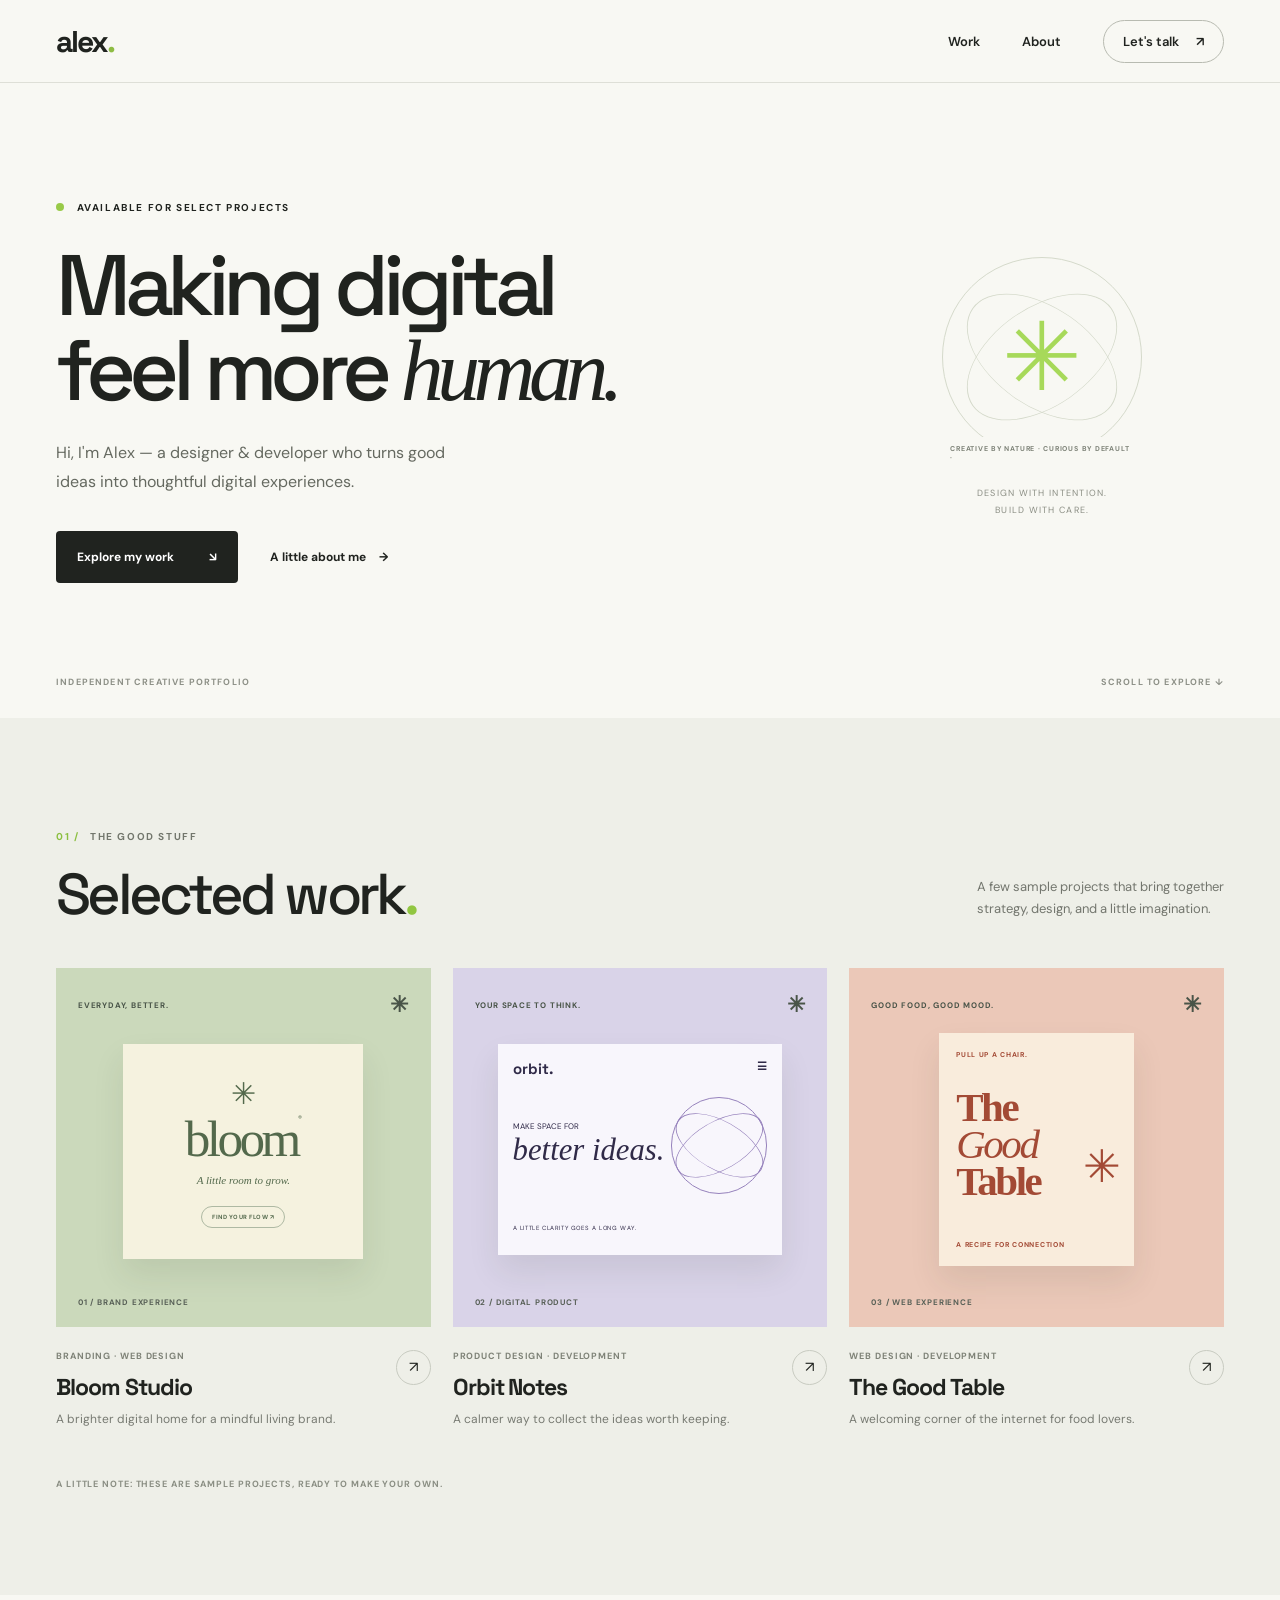
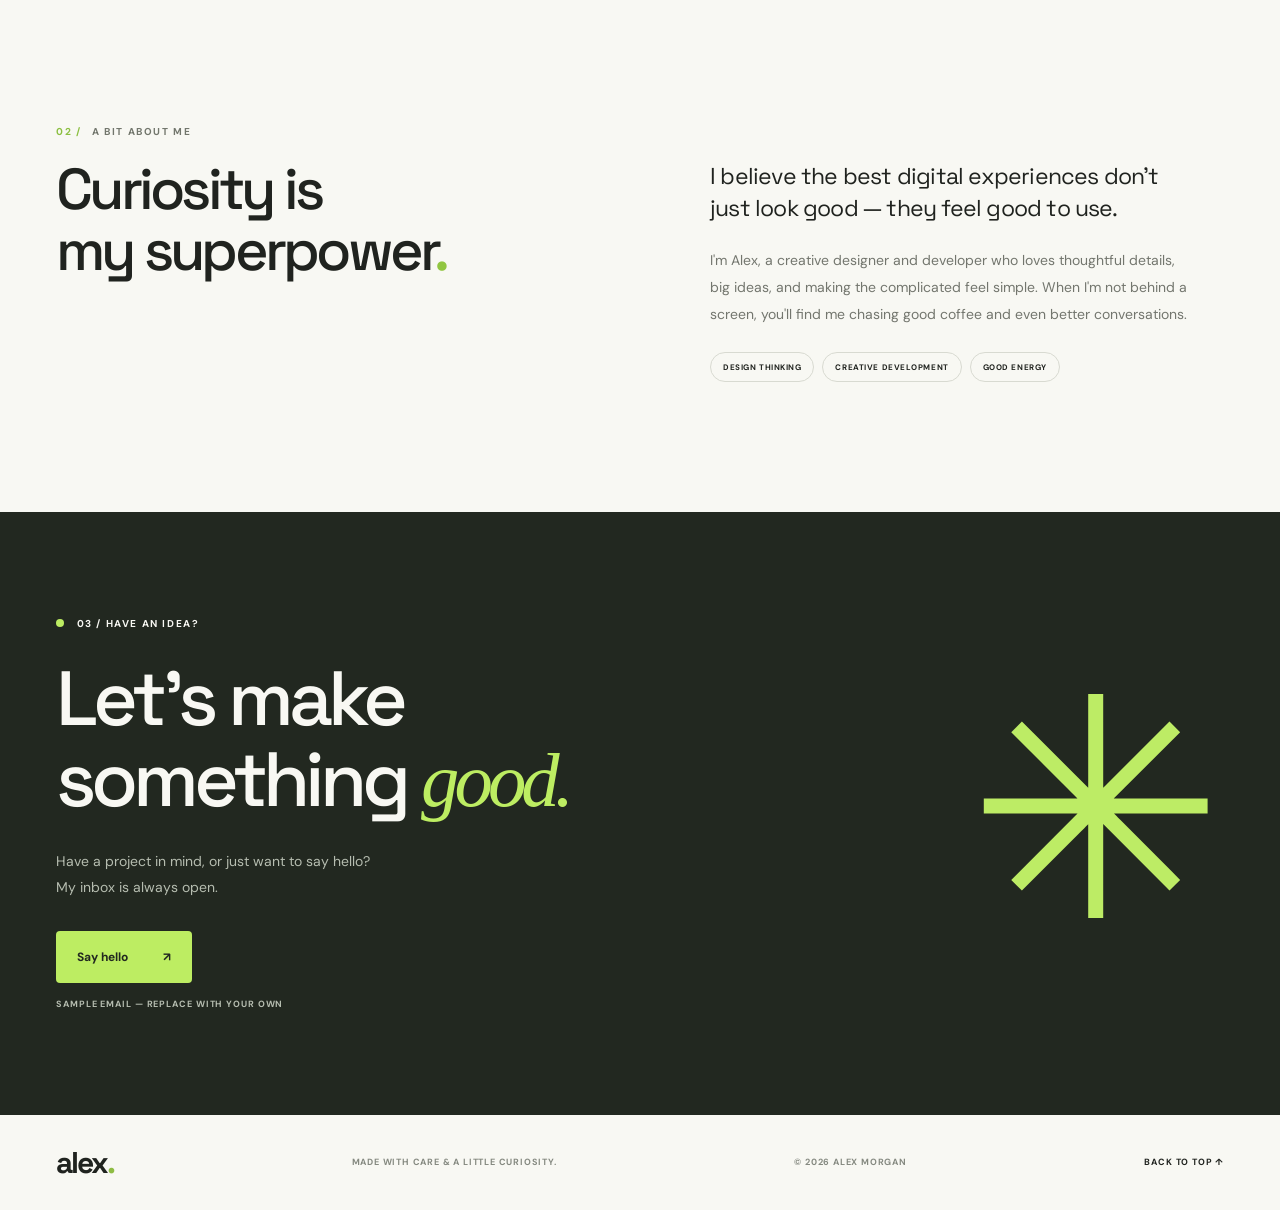
==== ai/dev/github-copilot/agents-tutorial-quickstart/index.html @ 70927fcd "Agent Host changes for agents/personal-portfolio-page-setup" ====
<!DOCTYPE html>
<html lang="en">
<head>
  <meta charset="UTF-8">
  <meta name="viewport" content="width=device-width, initial-scale=1.0">
  <meta name="description" content="A sample portfolio for Alex Morgan, a designer and developer creating thoughtful digital experiences.">
  <title>Alex Morgan — Designer & Developer</title>
  <link rel="preconnect" href="https://fonts.googleapis.com">
  <link rel="preconnect" href="https://fonts.gstatic.com" crossorigin>
  <link href="https://fonts.googleapis.com/css2?family=DM+Sans:wght@400;500;600;700&family=Space+Grotesk:wght@400;500;600;700&display=swap" rel="stylesheet">
  <link rel="stylesheet" href="styles.css">
  <script src="script.js" defer></script>
</head>
<body>
  <header class="site-header">
    <div class="container header-inner">
      <a class="wordmark" href="#home" aria-label="Alex Morgan, home">alex<span>.</span></a>
      <nav aria-label="Main navigation">
        <a href="#work">Work</a>
        <a href="#about">About</a>
        <a class="nav-contact" href="#contact">Let's talk <span aria-hidden="true">↗</span></a>
      </nav>
    </div>
  </header>

  <main id="home">
    <section class="hero container" aria-labelledby="hero-title">
      <div class="hero-copy">
        <p class="eyebrow"><span class="status-dot"></span> AVAILABLE FOR SELECT PROJECTS</p>
        <h1 id="hero-title">Making digital<br>feel more <em>human.</em></h1>
        <p class="hero-description">Hi, I'm Alex — a designer &amp; developer who turns good ideas into thoughtful digital experiences.</p>
        <div class="hero-actions">
          <a class="button button-dark" href="#work">Explore my work <span aria-hidden="true">↘</span></a>
          <a class="text-link" href="#about">A little about me <span aria-hidden="true">→</span></a>
        </div>
      </div>
      <div class="hero-aside" aria-hidden="true">
        <div class="hero-orbit"><div class="orbit-center">✳</div><span class="orbit-label">CREATIVE BY NATURE · CURIOUS BY DEFAULT ·</span></div>
        <p>DESIGN WITH INTENTION.<br>BUILD WITH CARE.</p>
      </div>
      <div class="hero-bottom"><span>INDEPENDENT CREATIVE PORTFOLIO</span><span>SCROLL TO EXPLORE ↓</span></div>
    </section>

    <section class="work-section" id="work" aria-labelledby="work-title">
      <div class="container">
        <div class="section-heading">
          <div><p class="eyebrow section-kicker"><span>01 /</span> THE GOOD STUFF</p><h2 id="work-title">Selected work<span class="accent">.</span></h2></div>
          <p>A few sample projects that bring together<br class="desktop-break"> strategy, design, and a little imagination.</p>
        </div>
        <div class="project-grid">
          <article class="project-card">
            <div class="project-art art-sage" aria-hidden="true">
              <div class="art-topline"><span>EVERYDAY, BETTER.</span><span>✳</span></div>
              <div class="bloom-window"><span class="bloom-star">✳</span><span class="bloom-name">bloom<span>®</span></span><span class="bloom-caption">A little room to grow.</span><span class="bloom-pill">FIND YOUR FLOW ↗</span></div>
              <span class="art-index">01 / BRAND EXPERIENCE</span>
            </div>
            <div class="project-meta"><div><p class="project-type">BRANDING · WEB DESIGN</p><h3>Bloom Studio</h3><p>A brighter digital home for a mindful living brand.</p></div><span class="project-arrow" aria-hidden="true">↗</span></div>
          </article>
          <article class="project-card">
            <div class="project-art art-lavender" aria-hidden="true">
              <div class="art-topline"><span>YOUR SPACE TO THINK.</span><span>✳</span></div>
              <div class="orbit-window"><div class="orbit-window-head"><span>orbit.</span><span>☰</span></div><div class="orbit-window-body"><span>MAKE SPACE FOR<br><strong>better ideas.</strong></span><div class="orbit-shape"><i></i><i></i><i></i></div></div><span class="orbit-window-foot">A LITTLE CLARITY GOES A LONG WAY.</span></div>
              <span class="art-index">02 / DIGITAL PRODUCT</span>
            </div>
            <div class="project-meta"><div><p class="project-type">PRODUCT DESIGN · DEVELOPMENT</p><h3>Orbit Notes</h3><p>A calmer way to collect the ideas worth keeping.</p></div><span class="project-arrow" aria-hidden="true">↗</span></div>
          </article>
          <article class="project-card">
            <div class="project-art art-peach" aria-hidden="true">
              <div class="art-topline"><span>GOOD FOOD, GOOD MOOD.</span><span>✳</span></div>
              <div class="table-window"><span class="table-small">PULL UP A CHAIR.</span><span class="table-title">The<br><i>Good</i><br>Table</span><span class="table-circle">✳</span><span class="table-bottom">A RECIPE FOR CONNECTION</span></div>
              <span class="art-index">03 / WEB EXPERIENCE</span>
            </div>
            <div class="project-meta"><div><p class="project-type">WEB DESIGN · DEVELOPMENT</p><h3>The Good Table</h3><p>A welcoming corner of the internet for food lovers.</p></div><span class="project-arrow" aria-hidden="true">↗</span></div>
          </article>
        </div>
        <p class="sample-note">A LITTLE NOTE: THESE ARE SAMPLE PROJECTS, READY TO MAKE YOUR OWN.</p>
      </div>
    </section>

    <section class="about-section container" id="about" aria-labelledby="about-title">
      <div><p class="eyebrow section-kicker"><span>02 /</span> A BIT ABOUT ME</p><h2 id="about-title">Curiosity is<br>my superpower<span class="accent">.</span></h2></div>
      <div class="about-copy"><p>I believe the best digital experiences don't just look good — they feel good to use.</p><p>I'm Alex, a creative designer and developer who loves thoughtful details, big ideas, and making the complicated feel simple. When I'm not behind a screen, you'll find me chasing good coffee and even better conversations.</p><div class="about-tags"><span>DESIGN THINKING</span><span>CREATIVE DEVELOPMENT</span><span>GOOD ENERGY</span></div></div>
    </section>

    <section class="contact-section" id="contact" aria-labelledby="contact-title">
      <div class="container contact-inner">
        <div><p class="eyebrow"><span class="contact-dot"></span> 03 / HAVE AN IDEA?</p><h2 id="contact-title">Let's make<br>something <em>good.</em></h2><p>Have a project in mind, or just want to say hello?<br>My inbox is always open.</p><a class="button button-light" href="mailto:hello@example.com">Say hello <span aria-hidden="true">↗</span></a><p class="contact-note">SAMPLE EMAIL — REPLACE WITH YOUR OWN</p></div>
        <div class="contact-spark" aria-hidden="true">✳</div>
      </div>
    </section>
  </main>
  <footer class="site-footer"><div class="container footer-inner"><a class="wordmark" href="#home">alex<span>.</span></a><p>MADE WITH CARE &amp; A LITTLE CURIOSITY.</p><p>© <span id="year">2026</span> ALEX MORGAN</p><a href="#home">BACK TO TOP ↑</a></div></footer>
</body>
</html>
---- ai/dev/github-copilot/agents-tutorial-quickstart/styles.css ----
:root {
  --ink: #20231f;
  --muted: #73766e;
  --paper: #f8f8f3;
  --line: #dedfd7;
  --accent: #bded62;
}

* { box-sizing: border-box; }
html { scroll-behavior: smooth; }
body { margin: 0; background: var(--paper); color: var(--ink); font-family: "DM Sans", sans-serif; -webkit-font-smoothing: antialiased; }
a { color: inherit; text-decoration: none; }
a:focus-visible { outline: 3px solid #6c8c31; outline-offset: 4px; }
.container { width: min(100% - 112px, 1360px); margin-inline: auto; }
.site-header { border-bottom: 1px solid var(--line); }
.header-inner { height: 82px; display: flex; align-items: center; justify-content: space-between; }
.wordmark { font-family: "Space Grotesk", sans-serif; font-size: 30px; font-weight: 700; letter-spacing: -2px; }
.wordmark span { color: #8ebc43; }
nav { display: flex; align-items: center; gap: 42px; font-size: 13px; font-weight: 600; }
nav a:not(.nav-contact):hover, .text-link:hover { color: #719235; }
.nav-contact { border: 1px solid #b8bbb1; border-radius: 100px; padding: 12px 19px; transition: background .2s, color .2s; }
.nav-contact:hover { background: var(--ink); color: white; }
.nav-contact span { margin-left: 14px; }
.hero { position: relative; min-height: 635px; display: flex; align-items: center; justify-content: space-between; padding-block: 95px 112px; }
.hero-copy { position: relative; z-index: 1; }
.eyebrow { font-size: 10px; font-weight: 700; letter-spacing: .16em; }
.status-dot, .contact-dot { display: inline-block; width: 8px; height: 8px; margin-right: 9px; border-radius: 50%; background: #98ca48; }
h1, h2, h3, p { margin-top: 0; }
h1, h2, h3 { font-family: "Space Grotesk", sans-serif; }
h1 { margin: 30px 0 24px; font-size: clamp(58px, 6.7vw, 100px); font-weight: 500; line-height: .99; letter-spacing: -.075em; }
h1 em, .contact-section h2 em { font-family: Georgia, serif; font-weight: 400; }
.hero-description { max-width: 430px; color: #656960; font-size: 16px; line-height: 1.8; }
.hero-actions { display: flex; align-items: center; flex-wrap: wrap; gap: 32px; margin-top: 34px; }
.button { display: inline-flex; align-items: center; justify-content: space-between; gap: 35px; min-height: 52px; padding: 0 21px; border-radius: 4px; font-size: 12px; font-weight: 700; transition: transform .2s, background .2s; }
.button:hover { transform: translateY(-3px); }
.button-dark { background: var(--ink); color: white; }
.button-dark:hover { background: #3d4738; }
.text-link { font-size: 12px; font-weight: 700; }
.text-link span { margin-left: 10px; }
.hero-aside { display: flex; flex-direction: column; align-items: center; gap: 28px; margin-right: 7%; }
.hero-aside > p { text-align: center; font-size: 9px; line-height: 1.8; letter-spacing: .14em; color: #8b8e84; }
.hero-orbit { position: relative; display: grid; place-items: center; width: 200px; height: 200px; border: 1px solid #d5dacb; border-radius: 50%; }
.hero-orbit::before, .hero-orbit::after { content: ""; position: absolute; inset: 14px; border: 1px solid #d5dacb; border-radius: 50%; transform: rotate(55deg) scaleX(.58); }
.hero-orbit::after { transform: rotate(-55deg) scaleX(.58); }
.orbit-center { color: #a7d95a; font-size: 95px; line-height: 1; }
.orbit-label { position: absolute; bottom: -13px; background: var(--paper); padding: 7px; color: #7d8277; font-size: 7px; font-weight: 700; letter-spacing: .11em; }
.hero-bottom { position: absolute; bottom: 30px; left: 0; right: 0; display: flex; justify-content: space-between; color: #8d9087; font-size: 9px; font-weight: 700; letter-spacing: .13em; }
.work-section { padding: 112px 0 105px; background: #eeefe8; }
.section-heading { display: flex; align-items: end; justify-content: space-between; gap: 30px; margin-bottom: 44px; }
.section-kicker { color: #72766c; margin-bottom: 21px; }
.section-kicker span { color: #8bbf40; margin-right: 7px; }
h2 { font-size: clamp(44px, 4.5vw, 64px); font-weight: 500; line-height: 1.05; letter-spacing: -.065em; margin-bottom: 0; }
.accent { color: #91c641; }
.section-heading > p { margin: 0 0 4px; color: #73766e; font-size: 13px; line-height: 1.7; }
.project-grid { display: grid; grid-template-columns: repeat(3, minmax(0, 1fr)); gap: 22px; }
.project-art { position: relative; overflow: hidden; height: clamp(270px, 28vw, 390px); padding: 22px; }
.art-sage { background: #cbd9bb; }
.art-lavender { background: #d9d3e8; }
.art-peach { background: #ebc8b8; }
.art-topline { display: flex; justify-content: space-between; align-items: center; color: #495448; font-size: 8px; font-weight: 700; letter-spacing: .1em; }
.art-topline span:last-child { font-size: 22px; }
.art-index { position: absolute; bottom: 20px; left: 22px; color: #586057; font-size: 8px; font-weight: 700; letter-spacing: .1em; }
.bloom-window, .orbit-window, .table-window { position: absolute; box-shadow: 0 16px 30px #26302518; }
.bloom-window { top: 21%; left: 18%; width: 64%; height: 60%; background: #f5f2df; color: #53694c; display: flex; flex-direction: column; align-items: center; justify-content: center; }
.bloom-star { font-size: 30px; }
.bloom-name { font-family: Georgia, serif; font-size: clamp(34px, 4vw, 58px); letter-spacing: -.07em; line-height: 1; }
.bloom-name span { vertical-align: top; font: 8px "DM Sans", sans-serif; letter-spacing: 0; }
.bloom-caption { margin-top: 10px; font-family: Georgia, serif; font-style: italic; font-size: 11px; }
.bloom-pill { margin-top: 20px; border: 1px solid #aeb9a3; border-radius: 20px; padding: 6px 10px; font-size: 6px; font-weight: 700; letter-spacing: .08em; }
.orbit-window { top: 21%; left: 12%; width: 76%; height: 59%; background: #f8f6fc; padding: 15px; color: #302a48; }
.orbit-window-head { display: flex; justify-content: space-between; font-family: "Space Grotesk", sans-serif; font-size: 15px; font-weight: 700; }
.orbit-window-head span:last-child { font-size: 11px; }
.orbit-window-body { display: flex; align-items: center; justify-content: space-between; height: 75%; font-size: 8px; line-height: 1.3; }
.orbit-window-body strong { font-family: Georgia, serif; font-size: clamp(20px, 2.4vw, 34px); font-weight: 400; font-style: italic; }
.orbit-shape { position: relative; width: 38%; aspect-ratio: 1; }
.orbit-shape i { position: absolute; inset: 0; border: 1px solid #9682bc; border-radius: 50%; }
.orbit-shape i:nth-child(2) { transform: rotate(60deg) scaleX(.5); }
.orbit-shape i:nth-child(3) { transform: rotate(-60deg) scaleX(.5); }
.orbit-window-foot { font-size: 6px; letter-spacing: .1em; }
.table-window { top: 18%; left: 24%; width: 52%; height: 65%; background: #f9ecdc; color: #a34a35; padding: 17px; }
.table-small, .table-bottom { display: block; font-size: 7px; font-weight: 700; letter-spacing: .1em; }
.table-title { position: absolute; top: 24%; font-family: Georgia, serif; font-size: clamp(27px, 3.2vw, 44px); font-weight: 700; line-height: .9; letter-spacing: -.06em; }
.table-title i { font-weight: 400; }
.table-circle { position: absolute; right: 13px; bottom: 30%; font-size: 45px; }
.table-bottom { position: absolute; bottom: 17px; }
.project-meta { display: flex; justify-content: space-between; gap: 10px; padding: 23px 0 0; }
.project-type { margin-bottom: 10px; color: #7e8277; font-size: 9px; font-weight: 700; letter-spacing: .1em; }
.project-meta h3 { margin-bottom: 8px; font-size: 23px; letter-spacing: -.045em; }
.project-meta p:last-child { margin-bottom: 0; color: #777a72; font-size: 12px; line-height: 1.6; }
.project-arrow { display: grid; place-items: center; flex: 0 0 35px; height: 35px; border: 1px solid #c8cbc1; border-radius: 50%; font-size: 15px; }
.sample-note { margin: 49px 0 0; color: #8a8e83; font-size: 9px; font-weight: 700; letter-spacing: .1em; }
.about-section { display: grid; grid-template-columns: 1fr 1fr; gap: 12%; padding-block: 130px; }
.about-copy { max-width: 480px; padding-top: 35px; }
.about-copy p:first-child { font-family: "Space Grotesk", sans-serif; font-size: 23px; line-height: 1.4; letter-spacing: -.035em; }
.about-copy p:nth-child(2) { color: #73766e; font-size: 14px; line-height: 1.9; }
.about-tags { display: flex; flex-wrap: wrap; gap: 8px; margin-top: 25px; }
.about-tags span { border: 1px solid #d8dad1; border-radius: 100px; padding: 9px 12px; font-size: 8px; font-weight: 700; letter-spacing: .07em; }
.contact-section { overflow: hidden; background: #222820; color: #f8f8f3; }
.contact-inner { position: relative; display: flex; justify-content: space-between; align-items: center; padding-block: 105px; }
.contact-dot { background: var(--accent); }
.contact-section h2 { margin: 28px 0; font-size: clamp(54px, 6vw, 88px); }
.contact-section h2 em { color: var(--accent); }
.contact-section p:not(.eyebrow):not(.contact-note) { color: #b6bdb0; font-size: 14px; line-height: 1.8; }
.button-light { margin-top: 17px; background: var(--accent); color: #222820; }
.button-light:hover { background: #d1f58e; }
.contact-note { margin: 15px 0 0; color: #b6bdb0; font-size: 9px; font-weight: 700; letter-spacing: .1em; }
.contact-spark { color: #bdec65; font-size: clamp(160px, 24vw, 340px); line-height: 1; }
.footer-inner { min-height: 95px; display: flex; align-items: center; justify-content: space-between; gap: 20px; }
.footer-inner p, .footer-inner > a:last-child { margin: 0; color: #858980; font-size: 9px; font-weight: 700; letter-spacing: .09em; }
.footer-inner > a:last-child { color: var(--ink); }
@media (max-width: 900px) {
  .container { width: min(100% - 64px, 1360px); }
  .hero { min-height: 570px; }
  .hero-aside { margin-right: 0; }
  .hero-orbit { width: 150px; height: 150px; }
  .project-grid { gap: 14px; }
  .project-art { height: 260px; }
  .table-window { width: 60%; left: 20%; }
}
@media (max-width: 650px) {
  .container { width: calc(100% - 40px); }
  .header-inner { height: 70px; }
  nav { gap: 16px; font-size: 12px; }
  .nav-contact { padding: 10px 12px; }
  .nav-contact span { margin-left: 4px; }
  .hero { min-height: 600px; padding-block: 85px 100px; }
  h1 { font-size: clamp(53px, 11vw, 75px); }
  .hero-description { max-width: 340px; font-size: 15px; }
  .hero-aside { display: none; }
  .hero-bottom { font-size: 8px; }
  .work-section { padding-block: 80px; }
  .section-heading { display: block; }
  .section-heading > p { margin-top: 18px; }
  .desktop-break { display: none; }
  .project-grid { grid-template-columns: 1fr; gap: 38px; }
  .project-art { height: 340px; }
  .bloom-name { font-size: 58px; }
  .orbit-window-body strong { font-size: 34px; }
  .table-title { font-size: 44px; }
  .about-section { grid-template-columns: 1fr; gap: 10px; padding-block: 85px; }
  .about-copy { padding-top: 20px; }
  .contact-inner { padding-block: 80px; }
  .contact-spark { position: absolute; right: -60px; bottom: 55px; font-size: 160px; opacity: .2; }
  .contact-inner > div:first-child { position: relative; z-index: 1; }
  .footer-inner { padding-block: 25px; flex-wrap: wrap; }
  .footer-inner p:first-of-type { display: none; }
}
@media (prefers-reduced-motion: reduce) {
  html { scroll-behavior: auto; }
  *, *::before, *::after { transition-duration: 0.01ms !important; }
}
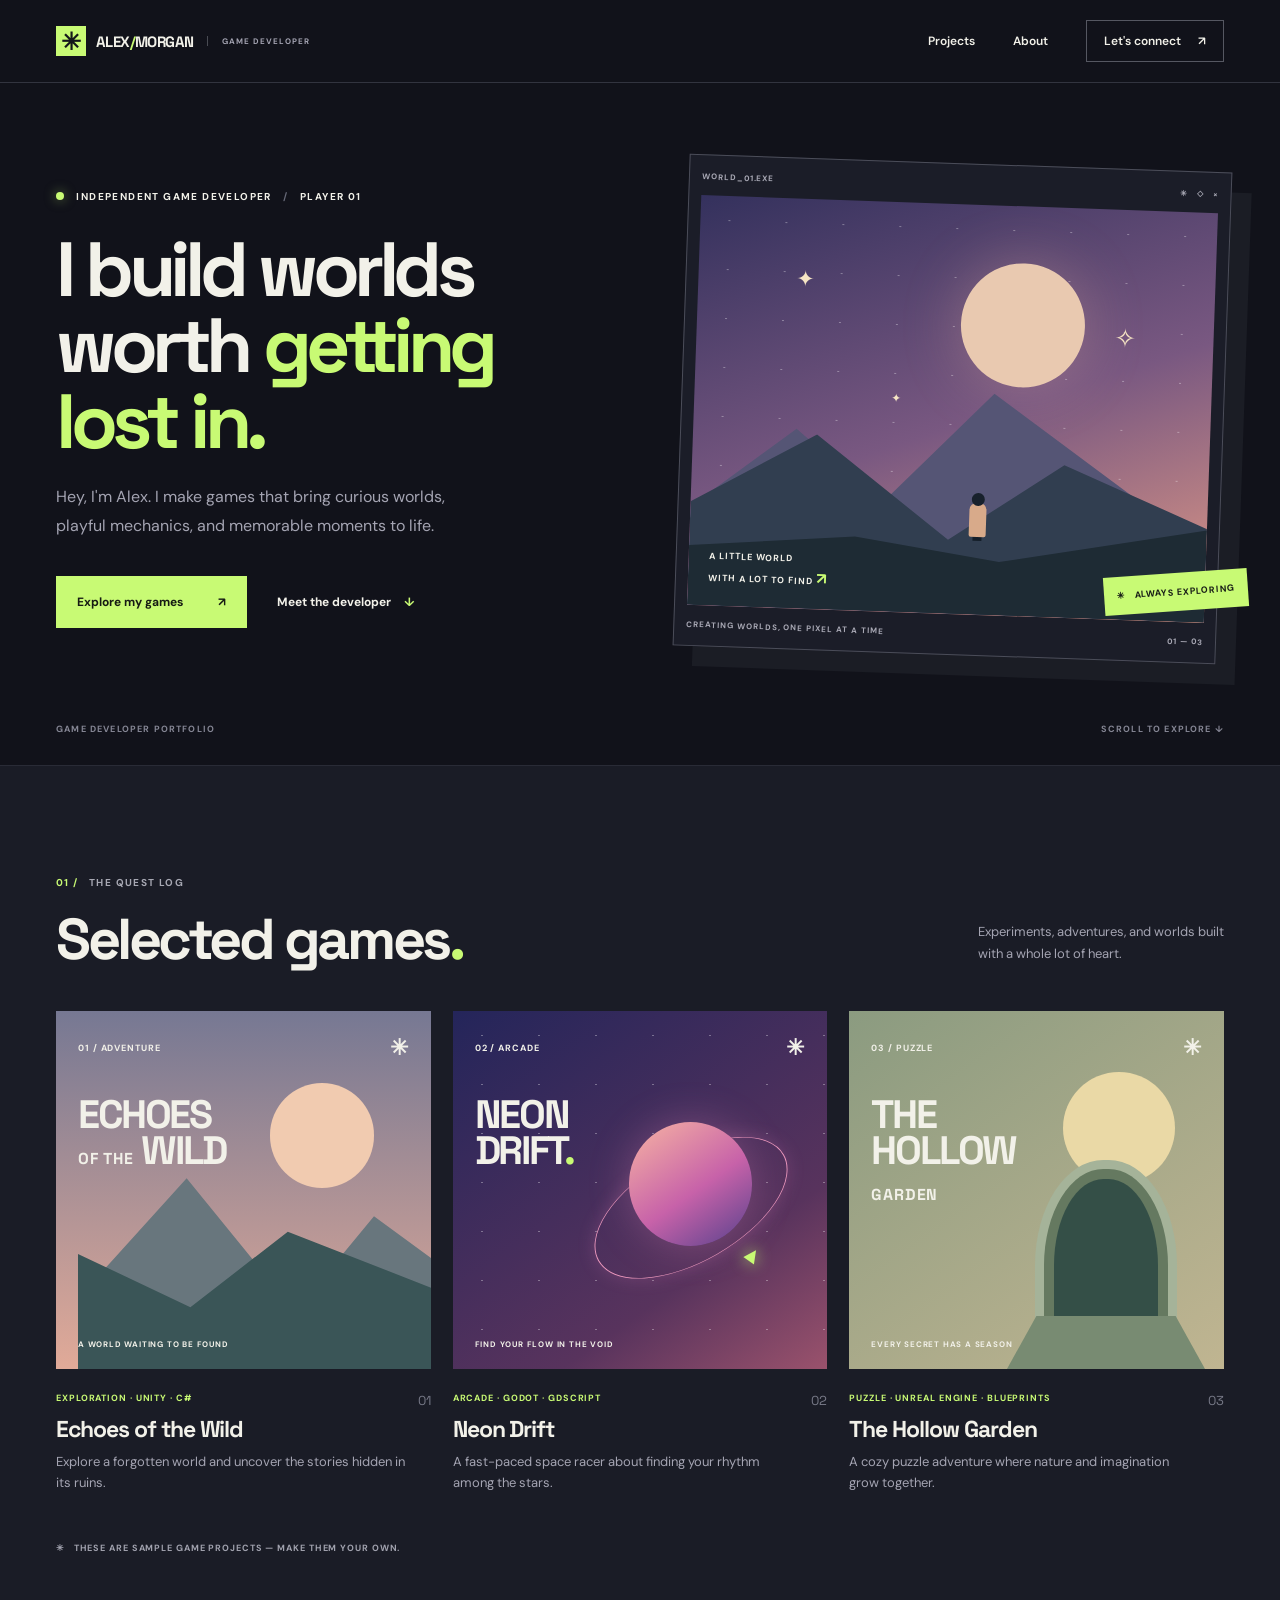
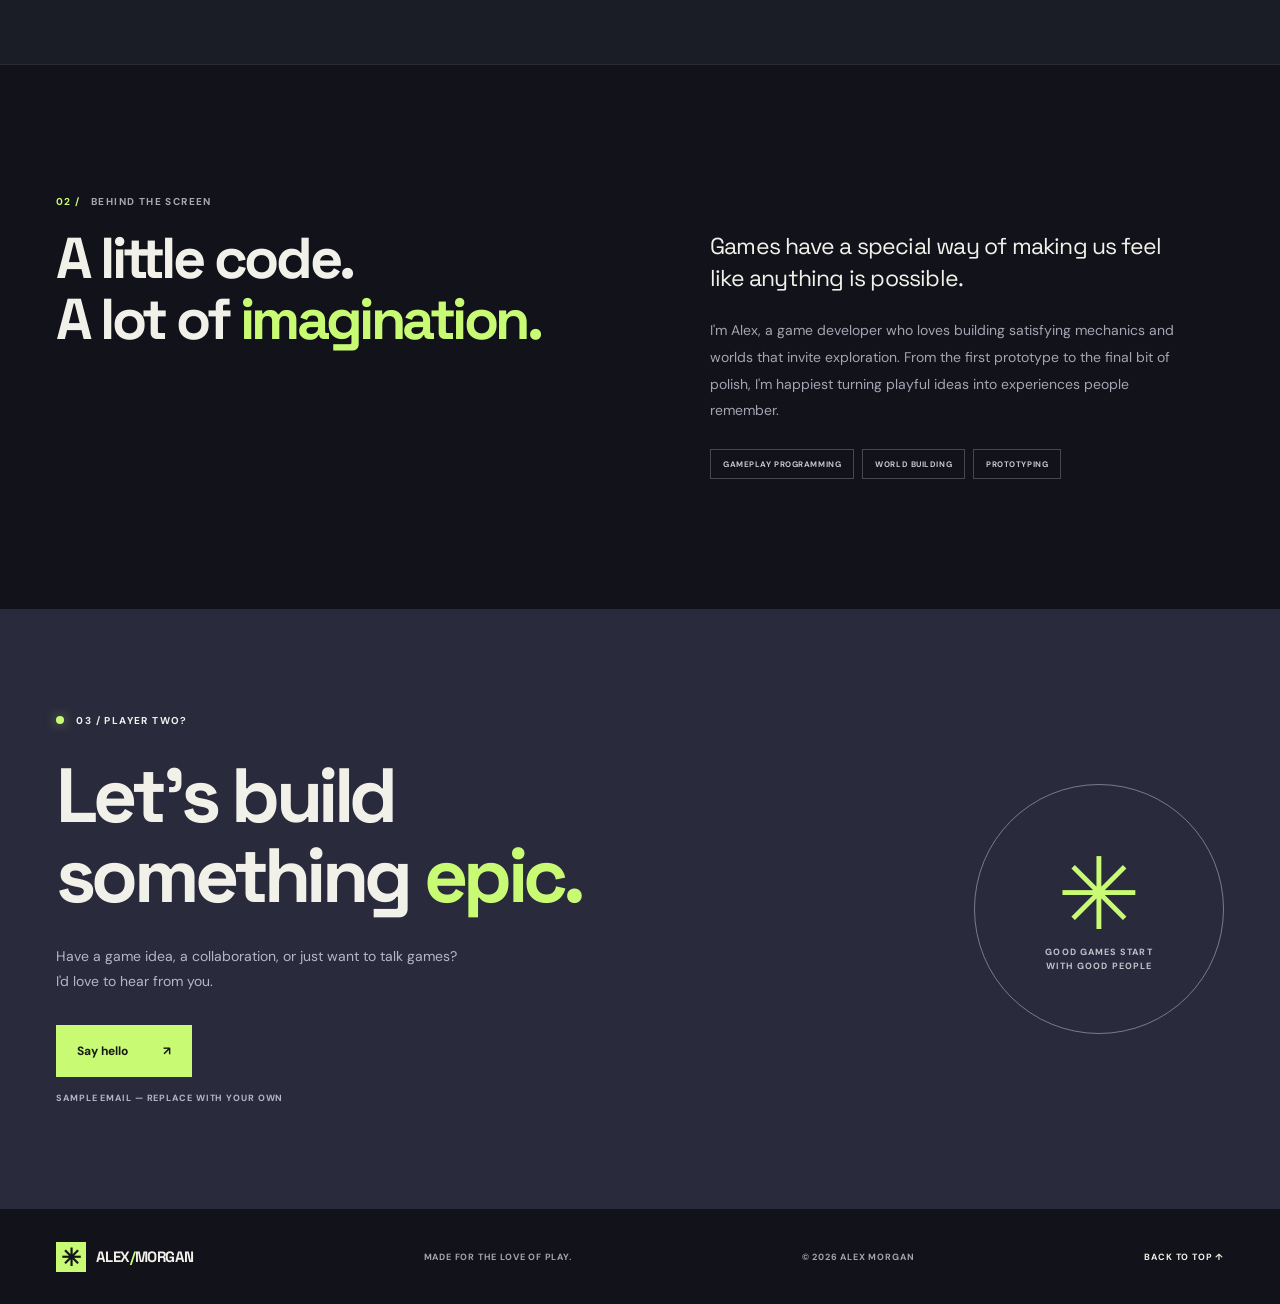
==== commit c1ff5b94: "Update portfolio and to-do app themes Co-authored-by: Copilot <223556219+Copilot@users.noreply.githu" ====
--- a/ai/dev/github-copilot/agents-tutorial-quickstart/index.html
+++ b/ai/dev/github-copilot/agents-tutorial-quickstart/index.html
@@ -3,8 +3,8 @@
 <head>
   <meta charset="UTF-8">
   <meta name="viewport" content="width=device-width, initial-scale=1.0">
-  <meta name="description" content="A sample portfolio for Alex Morgan, a designer and developer creating thoughtful digital experiences.">
-  <title>Alex Morgan — Designer & Developer</title>
+  <meta name="description" content="A sample game developer portfolio for Alex Morgan, featuring original game concepts and development work.">
+  <title>Alex Morgan — Game Developer</title>
   <link rel="preconnect" href="https://fonts.googleapis.com">
   <link rel="preconnect" href="https://fonts.gstatic.com" crossorigin>
   <link href="https://fonts.googleapis.com/css2?family=DM+Sans:wght@400;500;600;700&family=Space+Grotesk:wght@400;500;600;700&display=swap" rel="stylesheet">
@@ -14,11 +14,11 @@
 <body>
   <header class="site-header">
     <div class="container header-inner">
-      <a class="wordmark" href="#home" aria-label="Alex Morgan, home">alex<span>.</span></a>
+      <a class="wordmark" href="#home" aria-label="Alex Morgan, home"><span class="logo-mark" aria-hidden="true">✳</span> ALEX<span class="wordmark-accent">/</span>MORGAN <small>GAME DEVELOPER</small></a>
       <nav aria-label="Main navigation">
-        <a href="#work">Work</a>
+        <a href="#work">Projects</a>
         <a href="#about">About</a>
-        <a class="nav-contact" href="#contact">Let's talk <span aria-hidden="true">↗</span></a>
+        <a class="nav-contact" href="#contact">Let's connect <span aria-hidden="true">↗</span></a>
       </nav>
     </div>
   </header>
@@ -26,69 +26,81 @@
   <main id="home">
     <section class="hero container" aria-labelledby="hero-title">
       <div class="hero-copy">
-        <p class="eyebrow"><span class="status-dot"></span> AVAILABLE FOR SELECT PROJECTS</p>
-        <h1 id="hero-title">Making digital<br>feel more <em>human.</em></h1>
-        <p class="hero-description">Hi, I'm Alex — a designer &amp; developer who turns good ideas into thoughtful digital experiences.</p>
+        <p class="eyebrow"><span class="status-dot"></span> INDEPENDENT GAME DEVELOPER <span class="eyebrow-divider">/</span> PLAYER 01</p>
+        <h1 id="hero-title">I build worlds<br>worth <em>getting<br>lost in.</em></h1>
+        <p class="hero-description">Hey, I'm Alex. I make games that bring curious worlds, playful mechanics, and memorable moments to life.</p>
         <div class="hero-actions">
-          <a class="button button-dark" href="#work">Explore my work <span aria-hidden="true">↘</span></a>
-          <a class="text-link" href="#about">A little about me <span aria-hidden="true">→</span></a>
+          <a class="button button-primary" href="#work">Explore my games <span aria-hidden="true">↗</span></a>
+          <a class="text-link" href="#about">Meet the developer <span aria-hidden="true">↓</span></a>
         </div>
       </div>
-      <div class="hero-aside" aria-hidden="true">
-        <div class="hero-orbit"><div class="orbit-center">✳</div><span class="orbit-label">CREATIVE BY NATURE · CURIOUS BY DEFAULT ·</span></div>
-        <p>DESIGN WITH INTENTION.<br>BUILD WITH CARE.</p>
+      <div class="hero-art" aria-hidden="true">
+        <div class="art-frame">
+          <div class="frame-top"><span>WORLD_01.EXE</span><span>✳ &nbsp; ◇ &nbsp; ×</span></div>
+          <div class="hero-scene">
+            <span class="scene-star star-one">✦</span><span class="scene-star star-two">✧</span><span class="scene-star star-three">✦</span>
+            <span class="scene-moon"></span>
+            <span class="scene-mountain mountain-back"></span>
+            <span class="scene-mountain mountain-front"></span>
+            <span class="scene-ground"></span>
+            <span class="scene-person"><i></i></span>
+            <span class="scene-label">A LITTLE WORLD<br>WITH A LOT TO FIND <b>↗</b></span>
+          </div>
+          <div class="frame-bottom"><span>CREATING WORLDS, ONE PIXEL AT A TIME</span><span>01 — 03</span></div>
+        </div>
+        <span class="floating-label">✳ &nbsp; ALWAYS EXPLORING</span>
       </div>
-      <div class="hero-bottom"><span>INDEPENDENT CREATIVE PORTFOLIO</span><span>SCROLL TO EXPLORE ↓</span></div>
+      <div class="hero-bottom"><span>GAME DEVELOPER PORTFOLIO</span><span>SCROLL TO EXPLORE ↓</span></div>
     </section>
 
     <section class="work-section" id="work" aria-labelledby="work-title">
       <div class="container">
         <div class="section-heading">
-          <div><p class="eyebrow section-kicker"><span>01 /</span> THE GOOD STUFF</p><h2 id="work-title">Selected work<span class="accent">.</span></h2></div>
-          <p>A few sample projects that bring together<br class="desktop-break"> strategy, design, and a little imagination.</p>
+          <div><p class="eyebrow section-kicker"><span>01 /</span> THE QUEST LOG</p><h2 id="work-title">Selected games<span class="accent">.</span></h2></div>
+          <p>Experiments, adventures, and worlds built<br class="desktop-break"> with a whole lot of heart.</p>
         </div>
         <div class="project-grid">
           <article class="project-card">
-            <div class="project-art art-sage" aria-hidden="true">
-              <div class="art-topline"><span>EVERYDAY, BETTER.</span><span>✳</span></div>
-              <div class="bloom-window"><span class="bloom-star">✳</span><span class="bloom-name">bloom<span>®</span></span><span class="bloom-caption">A little room to grow.</span><span class="bloom-pill">FIND YOUR FLOW ↗</span></div>
-              <span class="art-index">01 / BRAND EXPERIENCE</span>
+            <div class="project-art art-echo" aria-hidden="true">
+              <span class="art-topline">01 / ADVENTURE <span>✳</span></span>
+              <span class="echo-moon"></span><span class="echo-hill echo-hill-back"></span><span class="echo-hill echo-hill-front"></span>
+              <span class="art-title">ECHOES<br><small>OF THE</small> WILD</span><span class="art-index">A WORLD WAITING TO BE FOUND</span>
             </div>
-            <div class="project-meta"><div><p class="project-type">BRANDING · WEB DESIGN</p><h3>Bloom Studio</h3><p>A brighter digital home for a mindful living brand.</p></div><span class="project-arrow" aria-hidden="true">↗</span></div>
+            <div class="project-meta"><div><p class="project-type">EXPLORATION · UNITY · C#</p><h3>Echoes of the Wild</h3><p>Explore a forgotten world and uncover the stories hidden in its ruins.</p></div><span class="project-number">01</span></div>
           </article>
           <article class="project-card">
-            <div class="project-art art-lavender" aria-hidden="true">
-              <div class="art-topline"><span>YOUR SPACE TO THINK.</span><span>✳</span></div>
-              <div class="orbit-window"><div class="orbit-window-head"><span>orbit.</span><span>☰</span></div><div class="orbit-window-body"><span>MAKE SPACE FOR<br><strong>better ideas.</strong></span><div class="orbit-shape"><i></i><i></i><i></i></div></div><span class="orbit-window-foot">A LITTLE CLARITY GOES A LONG WAY.</span></div>
-              <span class="art-index">02 / DIGITAL PRODUCT</span>
+            <div class="project-art art-drift" aria-hidden="true">
+              <span class="art-topline">02 / ARCADE <span>✳</span></span>
+              <span class="drift-orbit"></span><span class="drift-planet"></span><span class="drift-ship">▲</span>
+              <span class="art-title">NEON<br>DRIFT<span class="title-dot">.</span></span><span class="art-index">FIND YOUR FLOW IN THE VOID</span>
             </div>
-            <div class="project-meta"><div><p class="project-type">PRODUCT DESIGN · DEVELOPMENT</p><h3>Orbit Notes</h3><p>A calmer way to collect the ideas worth keeping.</p></div><span class="project-arrow" aria-hidden="true">↗</span></div>
+            <div class="project-meta"><div><p class="project-type">ARCADE · GODOT · GDSCRIPT</p><h3>Neon Drift</h3><p>A fast-paced space racer about finding your rhythm among the stars.</p></div><span class="project-number">02</span></div>
           </article>
           <article class="project-card">
-            <div class="project-art art-peach" aria-hidden="true">
-              <div class="art-topline"><span>GOOD FOOD, GOOD MOOD.</span><span>✳</span></div>
-              <div class="table-window"><span class="table-small">PULL UP A CHAIR.</span><span class="table-title">The<br><i>Good</i><br>Table</span><span class="table-circle">✳</span><span class="table-bottom">A RECIPE FOR CONNECTION</span></div>
-              <span class="art-index">03 / WEB EXPERIENCE</span>
+            <div class="project-art art-hollow" aria-hidden="true">
+              <span class="art-topline">03 / PUZZLE <span>✳</span></span>
+              <span class="hollow-sun"></span><span class="hollow-door"></span><span class="hollow-step"></span>
+              <span class="art-title">THE<br>HOLLOW<br><small>GARDEN</small></span><span class="art-index">EVERY SECRET HAS A SEASON</span>
             </div>
-            <div class="project-meta"><div><p class="project-type">WEB DESIGN · DEVELOPMENT</p><h3>The Good Table</h3><p>A welcoming corner of the internet for food lovers.</p></div><span class="project-arrow" aria-hidden="true">↗</span></div>
+            <div class="project-meta"><div><p class="project-type">PUZZLE · UNREAL ENGINE · BLUEPRINTS</p><h3>The Hollow Garden</h3><p>A cozy puzzle adventure where nature and imagination grow together.</p></div><span class="project-number">03</span></div>
           </article>
         </div>
-        <p class="sample-note">A LITTLE NOTE: THESE ARE SAMPLE PROJECTS, READY TO MAKE YOUR OWN.</p>
+        <p class="sample-note">✳ &nbsp; THESE ARE SAMPLE GAME PROJECTS — MAKE THEM YOUR OWN.</p>
       </div>
     </section>
 
     <section class="about-section container" id="about" aria-labelledby="about-title">
-      <div><p class="eyebrow section-kicker"><span>02 /</span> A BIT ABOUT ME</p><h2 id="about-title">Curiosity is<br>my superpower<span class="accent">.</span></h2></div>
-      <div class="about-copy"><p>I believe the best digital experiences don't just look good — they feel good to use.</p><p>I'm Alex, a creative designer and developer who loves thoughtful details, big ideas, and making the complicated feel simple. When I'm not behind a screen, you'll find me chasing good coffee and even better conversations.</p><div class="about-tags"><span>DESIGN THINKING</span><span>CREATIVE DEVELOPMENT</span><span>GOOD ENERGY</span></div></div>
+      <div><p class="eyebrow section-kicker"><span>02 /</span> BEHIND THE SCREEN</p><h2 id="about-title">A little code.<br>A lot of <em>imagination.</em></h2></div>
+      <div class="about-copy"><p>Games have a special way of making us feel like anything is possible.</p><p>I'm Alex, a game developer who loves building satisfying mechanics and worlds that invite exploration. From the first prototype to the final bit of polish, I'm happiest turning playful ideas into experiences people remember.</p><div class="about-tags"><span>GAMEPLAY PROGRAMMING</span><span>WORLD BUILDING</span><span>PROTOTYPING</span></div></div>
     </section>
 
     <section class="contact-section" id="contact" aria-labelledby="contact-title">
       <div class="container contact-inner">
-        <div><p class="eyebrow"><span class="contact-dot"></span> 03 / HAVE AN IDEA?</p><h2 id="contact-title">Let's make<br>something <em>good.</em></h2><p>Have a project in mind, or just want to say hello?<br>My inbox is always open.</p><a class="button button-light" href="mailto:hello@example.com">Say hello <span aria-hidden="true">↗</span></a><p class="contact-note">SAMPLE EMAIL — REPLACE WITH YOUR OWN</p></div>
-        <div class="contact-spark" aria-hidden="true">✳</div>
+        <div><p class="eyebrow"><span class="status-dot"></span> 03 / PLAYER TWO?</p><h2 id="contact-title">Let's build<br>something <em>epic.</em></h2><p>Have a game idea, a collaboration, or just want to talk games?<br>I'd love to hear from you.</p><a class="button button-primary" href="mailto:hello@example.com">Say hello <span aria-hidden="true">↗</span></a><p class="contact-note">SAMPLE EMAIL — REPLACE WITH YOUR OWN</p></div>
+        <div class="contact-emblem" aria-hidden="true"><span>✳</span><small>GOOD GAMES START<br>WITH GOOD PEOPLE</small></div>
       </div>
     </section>
   </main>
-  <footer class="site-footer"><div class="container footer-inner"><a class="wordmark" href="#home">alex<span>.</span></a><p>MADE WITH CARE &amp; A LITTLE CURIOSITY.</p><p>© <span id="year">2026</span> ALEX MORGAN</p><a href="#home">BACK TO TOP ↑</a></div></footer>
+  <footer class="site-footer"><div class="container footer-inner"><a class="wordmark" href="#home"><span class="logo-mark" aria-hidden="true">✳</span> ALEX<span class="wordmark-accent">/</span>MORGAN</a><p>MADE FOR THE LOVE OF PLAY.</p><p>© <span id="year">2026</span> ALEX MORGAN</p><a href="#home">BACK TO TOP ↑</a></div></footer>
 </body>
 </html>
--- a/ai/dev/github-copilot/agents-tutorial-quickstart/styles.css
+++ b/ai/dev/github-copilot/agents-tutorial-quickstart/styles.css
@@ -1,132 +1,139 @@
 :root {
-  --ink: #20231f;
-  --muted: #73766e;
-  --paper: #f8f8f3;
-  --line: #dedfd7;
-  --accent: #bded62;
+  --background: #11121a;
+  --panel: #181a24;
+  --text: #f2f1e9;
+  --muted: #a4a4b2;
+  --line: #32343f;
+  --accent: #c8fa74;
 }
 
 * { box-sizing: border-box; }
 html { scroll-behavior: smooth; }
-body { margin: 0; background: var(--paper); color: var(--ink); font-family: "DM Sans", sans-serif; -webkit-font-smoothing: antialiased; }
+body { margin: 0; background: var(--background); color: var(--text); font-family: "DM Sans", sans-serif; -webkit-font-smoothing: antialiased; }
 a { color: inherit; text-decoration: none; }
-a:focus-visible { outline: 3px solid #6c8c31; outline-offset: 4px; }
+a:focus-visible { outline: 3px solid var(--accent); outline-offset: 4px; }
 .container { width: min(100% - 112px, 1360px); margin-inline: auto; }
 .site-header { border-bottom: 1px solid var(--line); }
-.header-inner { height: 82px; display: flex; align-items: center; justify-content: space-between; }
-.wordmark { font-family: "Space Grotesk", sans-serif; font-size: 30px; font-weight: 700; letter-spacing: -2px; }
-.wordmark span { color: #8ebc43; }
-nav { display: flex; align-items: center; gap: 42px; font-size: 13px; font-weight: 600; }
-nav a:not(.nav-contact):hover, .text-link:hover { color: #719235; }
-.nav-contact { border: 1px solid #b8bbb1; border-radius: 100px; padding: 12px 19px; transition: background .2s, color .2s; }
-.nav-contact:hover { background: var(--ink); color: white; }
+.header-inner { height: 82px; display: flex; align-items: center; justify-content: space-between; gap: 20px; }
+.wordmark { display: inline-flex; align-items: center; font-family: "Space Grotesk", sans-serif; font-size: 15px; font-weight: 700; letter-spacing: -.04em; white-space: nowrap; }
+.logo-mark { display: grid; place-items: center; width: 30px; height: 30px; margin-right: 10px; background: var(--accent); color: #14171a; font-size: 24px; }
+.wordmark-accent { color: var(--accent); }
+.wordmark small { margin-left: 14px; padding-left: 14px; border-left: 1px solid #494b53; color: var(--muted); font: 700 8px "DM Sans", sans-serif; letter-spacing: .12em; }
+nav { display: flex; align-items: center; gap: 38px; font-size: 12px; font-weight: 600; }
+nav a:not(.nav-contact):hover, .text-link:hover { color: var(--accent); }
+.nav-contact { border: 1px solid #555761; padding: 12px 17px; transition: background .2s, color .2s; }
+.nav-contact:hover { background: var(--accent); color: #11121a; }
 .nav-contact span { margin-left: 14px; }
-.hero { position: relative; min-height: 635px; display: flex; align-items: center; justify-content: space-between; padding-block: 95px 112px; }
+.hero { position: relative; min-height: 670px; display: grid; grid-template-columns: 1fr 1fr; align-items: center; gap: 7%; padding-block: 80px 110px; }
 .hero-copy { position: relative; z-index: 1; }
-.eyebrow { font-size: 10px; font-weight: 700; letter-spacing: .16em; }
-.status-dot, .contact-dot { display: inline-block; width: 8px; height: 8px; margin-right: 9px; border-radius: 50%; background: #98ca48; }
+.eyebrow { font-size: 10px; font-weight: 700; letter-spacing: .14em; }
+.status-dot { display: inline-block; width: 8px; height: 8px; margin-right: 9px; background: var(--accent); border-radius: 50%; box-shadow: 0 0 12px #c8fa7480; }
+.eyebrow-divider { padding-inline: 8px; color: #666977; }
 h1, h2, h3, p { margin-top: 0; }
 h1, h2, h3 { font-family: "Space Grotesk", sans-serif; }
-h1 { margin: 30px 0 24px; font-size: clamp(58px, 6.7vw, 100px); font-weight: 500; line-height: .99; letter-spacing: -.075em; }
-h1 em, .contact-section h2 em { font-family: Georgia, serif; font-weight: 400; }
-.hero-description { max-width: 430px; color: #656960; font-size: 16px; line-height: 1.8; }
-.hero-actions { display: flex; align-items: center; flex-wrap: wrap; gap: 32px; margin-top: 34px; }
-.button { display: inline-flex; align-items: center; justify-content: space-between; gap: 35px; min-height: 52px; padding: 0 21px; border-radius: 4px; font-size: 12px; font-weight: 700; transition: transform .2s, background .2s; }
+h1 { margin: 28px 0 24px; font-size: clamp(58px, 6vw, 88px); font-weight: 700; line-height: .99; letter-spacing: -.07em; }
+h1 em, h2 em { color: var(--accent); font-style: normal; }
+.hero-description { max-width: 430px; color: var(--muted); font-size: 16px; line-height: 1.8; }
+.hero-actions { display: flex; align-items: center; flex-wrap: wrap; gap: 30px; margin-top: 35px; }
+.button { display: inline-flex; align-items: center; justify-content: space-between; gap: 35px; min-height: 52px; padding: 0 21px; font-size: 12px; font-weight: 700; transition: transform .2s, background .2s; }
 .button:hover { transform: translateY(-3px); }
-.button-dark { background: var(--ink); color: white; }
-.button-dark:hover { background: #3d4738; }
+.button-primary { background: var(--accent); color: #161a13; }
+.button-primary:hover { background: #d9ff9d; }
 .text-link { font-size: 12px; font-weight: 700; }
-.text-link span { margin-left: 10px; }
-.hero-aside { display: flex; flex-direction: column; align-items: center; gap: 28px; margin-right: 7%; }
-.hero-aside > p { text-align: center; font-size: 9px; line-height: 1.8; letter-spacing: .14em; color: #8b8e84; }
-.hero-orbit { position: relative; display: grid; place-items: center; width: 200px; height: 200px; border: 1px solid #d5dacb; border-radius: 50%; }
-.hero-orbit::before, .hero-orbit::after { content: ""; position: absolute; inset: 14px; border: 1px solid #d5dacb; border-radius: 50%; transform: rotate(55deg) scaleX(.58); }
-.hero-orbit::after { transform: rotate(-55deg) scaleX(.58); }
-.orbit-center { color: #a7d95a; font-size: 95px; line-height: 1; }
-.orbit-label { position: absolute; bottom: -13px; background: var(--paper); padding: 7px; color: #7d8277; font-size: 7px; font-weight: 700; letter-spacing: .11em; }
-.hero-bottom { position: absolute; bottom: 30px; left: 0; right: 0; display: flex; justify-content: space-between; color: #8d9087; font-size: 9px; font-weight: 700; letter-spacing: .13em; }
-.work-section { padding: 112px 0 105px; background: #eeefe8; }
-.section-heading { display: flex; align-items: end; justify-content: space-between; gap: 30px; margin-bottom: 44px; }
-.section-kicker { color: #72766c; margin-bottom: 21px; }
-.section-kicker span { color: #8bbf40; margin-right: 7px; }
-h2 { font-size: clamp(44px, 4.5vw, 64px); font-weight: 500; line-height: 1.05; letter-spacing: -.065em; margin-bottom: 0; }
-.accent { color: #91c641; }
-.section-heading > p { margin: 0 0 4px; color: #73766e; font-size: 13px; line-height: 1.7; }
+.text-link span { margin-left: 10px; color: var(--accent); }
+.hero-art { position: relative; }
+.art-frame { padding: 12px; border: 1px solid #4b4d59; background: #1b1d28; box-shadow: 20px 20px 0 #1b1d25; transform: rotate(2deg); }
+.frame-top, .frame-bottom { display: flex; justify-content: space-between; align-items: center; height: 28px; color: #a9a9b5; font-size: 8px; font-weight: 700; letter-spacing: .12em; }
+.frame-top { padding-bottom: 10px; }
+.frame-bottom { padding-top: 10px; }
+.hero-scene { position: relative; overflow: hidden; height: clamp(300px, 32vw, 420px); background: linear-gradient(160deg, #34315d 0%, #795881 53%, #e39b86 100%); }
+.hero-scene::before, .art-drift::before { content: ""; position: absolute; inset: 0; background-image: radial-gradient(#ffffffaa 1px, transparent 1px); background-size: 57px 49px; opacity: .5; }
+.scene-star { position: absolute; color: #f6e5c4; }
+.star-one { top: 16%; left: 19%; font-size: 22px; }.star-two { top: 27%; right: 15%; font-size: 26px; }.star-three { top: 46%; left: 38%; font-size: 12px; }
+.scene-moon { position: absolute; top: 14%; right: 25%; width: 24%; aspect-ratio: 1; border-radius: 50%; background: #e9c9b0; box-shadow: 0 0 60px #efb6a34d; }
+.scene-mountain { position: absolute; bottom: 0; width: 100%; height: 60%; }
+.mountain-back { background: #555575; clip-path: polygon(0 60%, 20% 27%, 37% 56%, 58% 10%, 100% 71%, 100% 100%, 0 100%); }
+.mountain-front { background: #313e50; clip-path: polygon(0 58%, 24% 29%, 50% 70%, 72% 38%, 100% 62%, 100% 100%, 0 100%); }
+.scene-ground { position: absolute; bottom: 0; width: 100%; height: 25%; background: #1e2b34; clip-path: polygon(0 42%, 32% 28%, 60% 48%, 100% 10%, 100% 100%, 0 100%); }
+.scene-person { position: absolute; bottom: 19%; left: 54%; width: 17px; height: 34px; background: #d8aa8a; border-radius: 7px 7px 2px 2px; box-shadow: 0 8px 0 -4px #141e29; }
+.scene-person i { position: absolute; width: 13px; height: 13px; top: -10px; left: 2px; border-radius: 50%; background: #18212c; }
+.scene-label { position: absolute; bottom: 18px; left: 20px; font-size: 9px; font-weight: 700; line-height: 1.5; letter-spacing: .11em; }
+.scene-label b { color: var(--accent); font-size: 16px; }
+.floating-label { position: absolute; right: -24px; bottom: 44px; padding: 13px; background: var(--accent); color: #171b16; font-size: 9px; font-weight: 700; letter-spacing: .09em; transform: rotate(-4deg); }
+.hero-bottom { position: absolute; bottom: 30px; left: 0; right: 0; display: flex; justify-content: space-between; color: #858694; font-size: 9px; font-weight: 700; letter-spacing: .13em; }
+.work-section { padding: 110px 0; background: #1a1c26; border-block: 1px solid #292b36; }
+.section-heading { display: flex; align-items: end; justify-content: space-between; gap: 30px; margin-bottom: 42px; }
+.section-kicker { color: #a7a8b3; margin-bottom: 20px; }
+.section-kicker span { color: var(--accent); margin-right: 7px; }
+h2 { font-size: clamp(44px, 4.5vw, 64px); font-weight: 700; line-height: 1.05; letter-spacing: -.06em; margin-bottom: 0; }
+.accent { color: var(--accent); }
+.section-heading > p { margin: 0 0 4px; color: var(--muted); font-size: 13px; line-height: 1.7; }
 .project-grid { display: grid; grid-template-columns: repeat(3, minmax(0, 1fr)); gap: 22px; }
+.project-card { min-width: 0; }
 .project-art { position: relative; overflow: hidden; height: clamp(270px, 28vw, 390px); padding: 22px; }
-.art-sage { background: #cbd9bb; }
-.art-lavender { background: #d9d3e8; }
-.art-peach { background: #ebc8b8; }
-.art-topline { display: flex; justify-content: space-between; align-items: center; color: #495448; font-size: 8px; font-weight: 700; letter-spacing: .1em; }
-.art-topline span:last-child { font-size: 22px; }
-.art-index { position: absolute; bottom: 20px; left: 22px; color: #586057; font-size: 8px; font-weight: 700; letter-spacing: .1em; }
-.bloom-window, .orbit-window, .table-window { position: absolute; box-shadow: 0 16px 30px #26302518; }
-.bloom-window { top: 21%; left: 18%; width: 64%; height: 60%; background: #f5f2df; color: #53694c; display: flex; flex-direction: column; align-items: center; justify-content: center; }
-.bloom-star { font-size: 30px; }
-.bloom-name { font-family: Georgia, serif; font-size: clamp(34px, 4vw, 58px); letter-spacing: -.07em; line-height: 1; }
-.bloom-name span { vertical-align: top; font: 8px "DM Sans", sans-serif; letter-spacing: 0; }
-.bloom-caption { margin-top: 10px; font-family: Georgia, serif; font-style: italic; font-size: 11px; }
-.bloom-pill { margin-top: 20px; border: 1px solid #aeb9a3; border-radius: 20px; padding: 6px 10px; font-size: 6px; font-weight: 700; letter-spacing: .08em; }
-.orbit-window { top: 21%; left: 12%; width: 76%; height: 59%; background: #f8f6fc; padding: 15px; color: #302a48; }
-.orbit-window-head { display: flex; justify-content: space-between; font-family: "Space Grotesk", sans-serif; font-size: 15px; font-weight: 700; }
-.orbit-window-head span:last-child { font-size: 11px; }
-.orbit-window-body { display: flex; align-items: center; justify-content: space-between; height: 75%; font-size: 8px; line-height: 1.3; }
-.orbit-window-body strong { font-family: Georgia, serif; font-size: clamp(20px, 2.4vw, 34px); font-weight: 400; font-style: italic; }
-.orbit-shape { position: relative; width: 38%; aspect-ratio: 1; }
-.orbit-shape i { position: absolute; inset: 0; border: 1px solid #9682bc; border-radius: 50%; }
-.orbit-shape i:nth-child(2) { transform: rotate(60deg) scaleX(.5); }
-.orbit-shape i:nth-child(3) { transform: rotate(-60deg) scaleX(.5); }
-.orbit-window-foot { font-size: 6px; letter-spacing: .1em; }
-.table-window { top: 18%; left: 24%; width: 52%; height: 65%; background: #f9ecdc; color: #a34a35; padding: 17px; }
-.table-small, .table-bottom { display: block; font-size: 7px; font-weight: 700; letter-spacing: .1em; }
-.table-title { position: absolute; top: 24%; font-family: Georgia, serif; font-size: clamp(27px, 3.2vw, 44px); font-weight: 700; line-height: .9; letter-spacing: -.06em; }
-.table-title i { font-weight: 400; }
-.table-circle { position: absolute; right: 13px; bottom: 30%; font-size: 45px; }
-.table-bottom { position: absolute; bottom: 17px; }
+.art-echo { background: linear-gradient(#767893, #e1aa98); }
+.art-drift { background: linear-gradient(145deg, #24255a, #58335d 70%, #9a526c); }
+.art-hollow { background: linear-gradient(145deg, #8b9b80, #c0b591); }
+.art-topline { position: absolute; z-index: 2; top: 22px; left: 22px; right: 22px; display: flex; justify-content: space-between; align-items: center; font-size: 9px; font-weight: 700; letter-spacing: .1em; }
+.art-topline span { font-size: 22px; }
+.art-index { position: absolute; z-index: 2; bottom: 20px; left: 22px; font-size: 8px; font-weight: 700; letter-spacing: .1em; }
+.art-title { position: absolute; z-index: 2; top: 24%; left: 22px; font-family: "Space Grotesk", sans-serif; font-size: clamp(30px, 3.1vw, 48px); font-weight: 700; line-height: .9; letter-spacing: -.06em; }
+.art-title small { font-size: .4em; letter-spacing: .05em; }
+.echo-moon { position: absolute; top: 20%; right: 15%; width: 28%; aspect-ratio: 1; border-radius: 50%; background: #f1cbb0; }
+.echo-hill { position: absolute; bottom: 0; width: 100%; height: 62%; }
+.echo-hill-back { background: #68767d; clip-path: polygon(0 68%, 29% 14%, 58% 74%, 79% 31%, 100% 57%, 100% 100%, 0 100%); }
+.echo-hill-front { background: #3a5557; clip-path: polygon(0 48%, 30% 72%, 56% 38%, 100% 67%, 100% 100%, 0 100%); }
+.drift-orbit { position: absolute; top: 25%; right: 8%; width: 57%; aspect-ratio: 1; border: 1px solid #ed99be; border-radius: 50%; transform: rotate(-30deg) scaleY(.5); box-shadow: 0 0 25px #e989c333; }
+.drift-planet { position: absolute; top: 31%; right: 20%; width: 33%; aspect-ratio: 1; border-radius: 50%; background: linear-gradient(145deg, #f8b5a2, #c762a9 55%, #56418c); box-shadow: 0 0 40px #d67eb155; }
+.drift-ship { position: absolute; right: 17%; bottom: 28%; color: #c8fa74; font-size: 22px; transform: rotate(35deg); text-shadow: 0 0 15px #c8fa74; }
+.title-dot { color: var(--accent); }
+.hollow-sun { position: absolute; top: 17%; right: 13%; width: 30%; aspect-ratio: 1; border-radius: 50%; background: #ead9a6; }
+.hollow-door { position: absolute; bottom: 0; right: 15%; width: 33%; height: 56%; border: 10px solid #657960; border-bottom: 0; border-radius: 48% 48% 0 0; background: #344f47; box-shadow: 0 0 0 9px #a5b399; }
+.hollow-step { position: absolute; bottom: 0; right: 5%; width: 53%; height: 15%; background: #788b72; clip-path: polygon(15% 0, 85% 0, 100% 100%, 0 100%); }
 .project-meta { display: flex; justify-content: space-between; gap: 10px; padding: 23px 0 0; }
-.project-type { margin-bottom: 10px; color: #7e8277; font-size: 9px; font-weight: 700; letter-spacing: .1em; }
+.project-type { margin-bottom: 10px; color: var(--accent); font-size: 9px; font-weight: 700; letter-spacing: .1em; }
 .project-meta h3 { margin-bottom: 8px; font-size: 23px; letter-spacing: -.045em; }
-.project-meta p:last-child { margin-bottom: 0; color: #777a72; font-size: 12px; line-height: 1.6; }
-.project-arrow { display: grid; place-items: center; flex: 0 0 35px; height: 35px; border: 1px solid #c8cbc1; border-radius: 50%; font-size: 15px; }
-.sample-note { margin: 49px 0 0; color: #8a8e83; font-size: 9px; font-weight: 700; letter-spacing: .1em; }
+.project-meta p:last-child { margin-bottom: 0; color: var(--muted); font-size: 13px; line-height: 1.6; }
+.project-number { color: #777987; font-family: "Space Grotesk", sans-serif; font-size: 13px; }
+.sample-note { margin: 48px 0 0; color: #a1a2ae; font-size: 9px; font-weight: 700; letter-spacing: .1em; }
 .about-section { display: grid; grid-template-columns: 1fr 1fr; gap: 12%; padding-block: 130px; }
 .about-copy { max-width: 480px; padding-top: 35px; }
 .about-copy p:first-child { font-family: "Space Grotesk", sans-serif; font-size: 23px; line-height: 1.4; letter-spacing: -.035em; }
-.about-copy p:nth-child(2) { color: #73766e; font-size: 14px; line-height: 1.9; }
+.about-copy p:nth-child(2) { color: var(--muted); font-size: 14px; line-height: 1.9; }
 .about-tags { display: flex; flex-wrap: wrap; gap: 8px; margin-top: 25px; }
-.about-tags span { border: 1px solid #d8dad1; border-radius: 100px; padding: 9px 12px; font-size: 8px; font-weight: 700; letter-spacing: .07em; }
-.contact-section { overflow: hidden; background: #222820; color: #f8f8f3; }
+.about-tags span { border: 1px solid #454751; padding: 9px 12px; color: #c6c7d0; font-size: 8px; font-weight: 700; letter-spacing: .07em; }
+.contact-section { overflow: hidden; background: #292a3c; }
 .contact-inner { position: relative; display: flex; justify-content: space-between; align-items: center; padding-block: 105px; }
-.contact-dot { background: var(--accent); }
 .contact-section h2 { margin: 28px 0; font-size: clamp(54px, 6vw, 88px); }
-.contact-section h2 em { color: var(--accent); }
-.contact-section p:not(.eyebrow):not(.contact-note) { color: #b6bdb0; font-size: 14px; line-height: 1.8; }
-.button-light { margin-top: 17px; background: var(--accent); color: #222820; }
-.button-light:hover { background: #d1f58e; }
-.contact-note { margin: 15px 0 0; color: #b6bdb0; font-size: 9px; font-weight: 700; letter-spacing: .1em; }
-.contact-spark { color: #bdec65; font-size: clamp(160px, 24vw, 340px); line-height: 1; }
+.contact-section p:not(.eyebrow):not(.contact-note) { color: #b6b6c4; font-size: 14px; line-height: 1.8; }
+.contact-section .button { margin-top: 17px; }
+.contact-note { margin: 15px 0 0; color: #b6b6c4; font-size: 9px; font-weight: 700; letter-spacing: .1em; }
+.contact-emblem { display: grid; place-items: center; width: 250px; height: 250px; border: 1px solid #7b7b88; border-radius: 50%; text-align: center; }
+.contact-emblem span { align-self: end; color: var(--accent); font-size: 100px; line-height: 1; }
+.contact-emblem small { align-self: start; color: #c2c2cb; font-size: 9px; font-weight: 700; line-height: 1.6; letter-spacing: .12em; }
 .footer-inner { min-height: 95px; display: flex; align-items: center; justify-content: space-between; gap: 20px; }
-.footer-inner p, .footer-inner > a:last-child { margin: 0; color: #858980; font-size: 9px; font-weight: 700; letter-spacing: .09em; }
-.footer-inner > a:last-child { color: var(--ink); }
+.footer-inner p, .footer-inner > a:last-child { margin: 0; color: #a4a4b2; font-size: 9px; font-weight: 700; letter-spacing: .09em; }
+.footer-inner > a:last-child { color: var(--text); }
 @media (max-width: 900px) {
   .container { width: min(100% - 64px, 1360px); }
-  .hero { min-height: 570px; }
-  .hero-aside { margin-right: 0; }
-  .hero-orbit { width: 150px; height: 150px; }
+  .hero { gap: 5%; }
+  h1 { font-size: clamp(52px, 7vw, 70px); }
   .project-grid { gap: 14px; }
   .project-art { height: 260px; }
-  .table-window { width: 60%; left: 20%; }
+  .art-title { font-size: 31px; }
 }
 @media (max-width: 650px) {
   .container { width: calc(100% - 40px); }
   .header-inner { height: 70px; }
-  nav { gap: 16px; font-size: 12px; }
-  .nav-contact { padding: 10px 12px; }
+  .wordmark small { display: none; }
+  nav { gap: 14px; font-size: 11px; }
+  .nav-contact { padding: 10px; }
   .nav-contact span { margin-left: 4px; }
-  .hero { min-height: 600px; padding-block: 85px 100px; }
-  h1 { font-size: clamp(53px, 11vw, 75px); }
-  .hero-description { max-width: 340px; font-size: 15px; }
-  .hero-aside { display: none; }
+  .hero { grid-template-columns: 1fr; gap: 55px; padding-block: 75px 90px; }
+  h1 { font-size: clamp(49px, 11vw, 75px); }
+  .hero-description { max-width: 360px; font-size: 15px; }
+  .hero-art { width: calc(100% - 20px); }
+  .hero-scene { height: 300px; }
   .hero-bottom { font-size: 8px; }
   .work-section { padding-block: 80px; }
   .section-heading { display: block; }
@@ -134,16 +141,18 @@
   .desktop-break { display: none; }
   .project-grid { grid-template-columns: 1fr; gap: 38px; }
   .project-art { height: 340px; }
-  .bloom-name { font-size: 58px; }
-  .orbit-window-body strong { font-size: 34px; }
-  .table-title { font-size: 44px; }
+  .art-title { font-size: 44px; }
   .about-section { grid-template-columns: 1fr; gap: 10px; padding-block: 85px; }
   .about-copy { padding-top: 20px; }
   .contact-inner { padding-block: 80px; }
-  .contact-spark { position: absolute; right: -60px; bottom: 55px; font-size: 160px; opacity: .2; }
+  .contact-emblem { position: absolute; right: -80px; bottom: 45px; opacity: .2; }
   .contact-inner > div:first-child { position: relative; z-index: 1; }
   .footer-inner { padding-block: 25px; flex-wrap: wrap; }
   .footer-inner p:first-of-type { display: none; }
+}
+@media (max-width: 380px) {
+  .header-inner { height: auto; padding-block: 15px; flex-wrap: wrap; }
+  nav { width: 100%; justify-content: space-between; }
 }
 @media (prefers-reduced-motion: reduce) {
   html { scroll-behavior: auto; }
